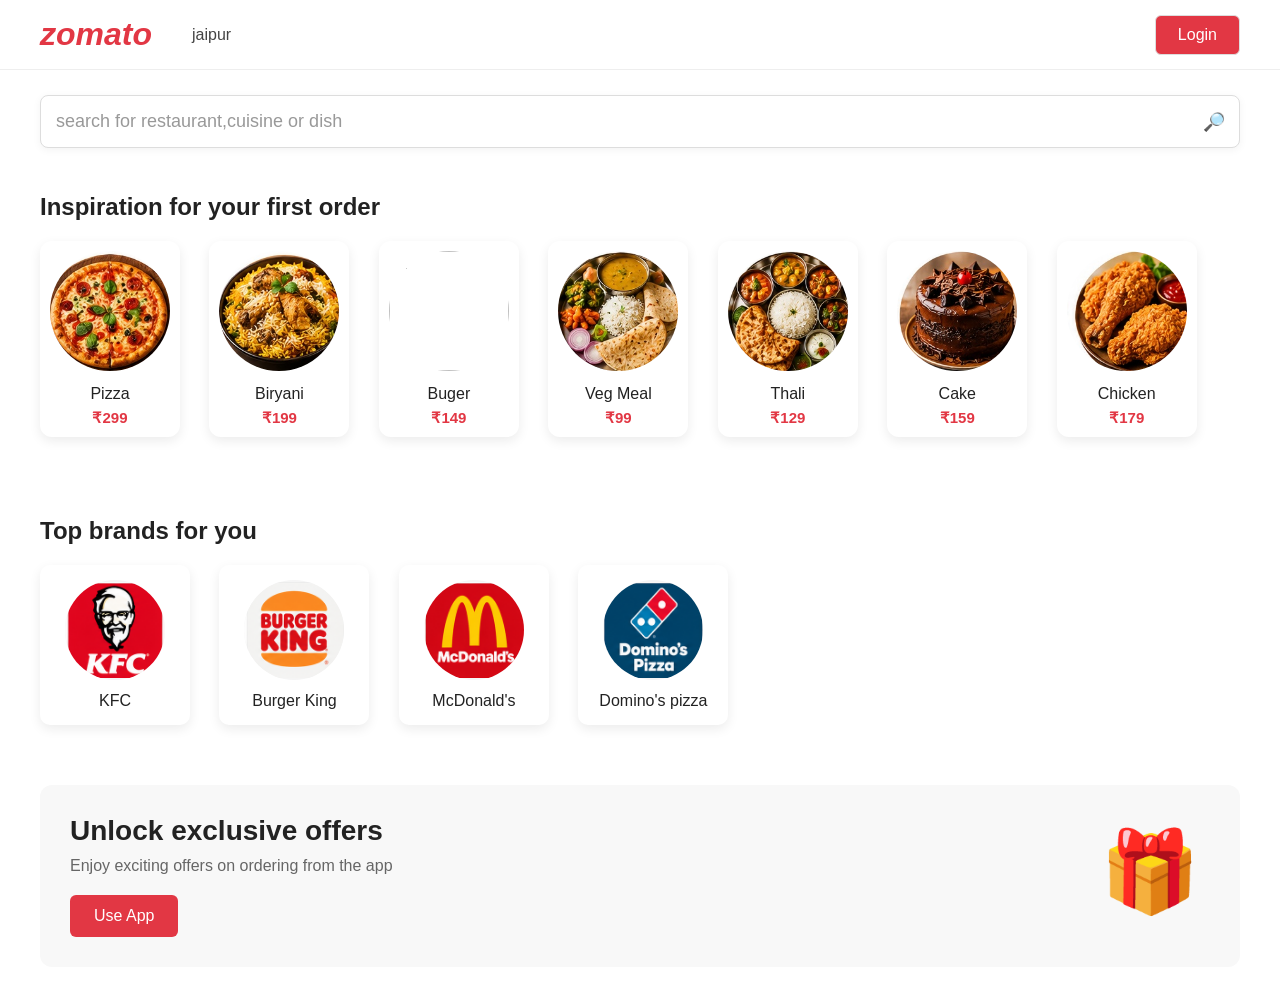
==== .vscode/index.html @ 3b625a76 "first commit" ====
<!DOCTYPE html>
<html lang="en">
<head>
    <meta charset="UTF-8">
    <meta name="viewport" content="width=device-width, initial-scale=1.0">
    <title>Zomato clone</title>
    <link rel="stylesheet" href="style.css">
</head>
<body>
    <header>
        <div class="logo">
            zomato
        </div>
        <div class="location">
            jaipur
        </div>
        <a href="login.html" class="login-btn">Login</a>

    </header>
    <div class="search">
        <span class="search-icon">🔎</span>
        <input type="text"
        id="searchInput"
         placeholder="search for restaurant,cuisine or dish">
    </div>

    <section class="categories">
        <h2>Inspiration for your first order</h2>

        <div class="food-card" data-name="pizza">
            <img src="pizza.jpg">
            <p>Pizza</p>
            <span class="price">₹299</span>
        </div>

         <div class="food-card" data-name="Biryani">
            <img src="biryani.jpg">
            <p>Biryani</p>
            <span class="price">₹199</span>
        </div>

         <div class="food-card" data-name="Burger">
            <img src="Burger.jpg">
            <p>Buger</p>
            <span class="price">₹149</span>
        </div>

         <div class="food-card">
            <img src="veg.jpg">
            <p>Veg Meal</p>
            <span class="price">₹99</span>
        </div>

         <div class="food-card">
            <img src="thali.jpg">
            <p>Thali</p>
            <span class="price">₹129</span>
        </div>

         <div class="food-card">
            <img src="cake.jpg">
            <p>Cake</p>
            <span class="price">₹159</span>
        </div>

         <div class="food-card">
            <img src="chicken.jpg">
            <p>Chicken</p>
            <span class="price">₹179</span>
        </div>

    </section>

    <section class="brands">
        <h2>Top brands for you</h2>

        <div class="brand-card">
            <div class="brand-logo">
                   <img src="kfc.png">
            </div>
            <p>KFC</p>
        </div>

         <div class="brand-card">
            <div class="brand-logo">
                <img src="burgerking.png">
            </div>
            <p>Burger King</p>
        </div>

         <div class="brand-card">
            <div class="brand-logo">
                   <img src="mcdonalds.png">
            </div>
            <p>McDonald's</p>
        </div>

         <div class="brand-card">
            <div class="brand-logo">
                   <img src="dominos.png">
            </div>
            <p>Domino's pizza</p>
        </div>

    </section>
    <section class="offer">
        <h2>Unlock exclusive offers</h2>

        <p>Enjoy exciting offers on ordering from the app</p>

        <button>Use App</button>
        

        <div class="offer-image">
            🎁
        </div>
    </section>

    <script src="script.js"></script>
    
</body>
</html>
---- .vscode/style.css ----
/* =========================
   BASIC RESET
========================= */

html {
    scroll-behavior: smooth;
}

* {
    margin: 0;
    padding: 0;
    box-sizing: border-box;
}

body {
    font-family: Arial, sans-serif;
    background-color: white;
    color: #222;
}


/* =========================
   HEADER
========================= */

header {
    display: flex;
    height: 70px;
    align-items: center;
    padding: 0 40px;
    border-bottom: 1px solid #eee;
}

.logo {
    font-size: 32px;
    font-weight: bold;
    font-style: italic;
    color: #e23744;
}

.location {
    margin-left: 40px;
    font-size: 16px;
    font-weight: 500;
    color: #444;
}
    .login-btn {
    margin-left: auto;
    padding:10px 22px;
    border:1px solid #ddd;
    background-color:#e23744;
    color:white;
    border-radius: 6px;
    text-decoration: none;
    font-size: 16px;
    font-weight: 500;
    cursor:pointer;
    transition: 0.3s;
}
    .login-btn:hover{
    background-color: #c92f3b;
}

header button {
    margin-left: auto;
    padding: 10px 20px;
    border: 1px solid #ddd;
    background-color: white;
    color: #333;
    border-radius: 6px;
    cursor: pointer;
    font-size: 16px;
    transition: 0.3s;
}

header button:hover {
    background-color: #e23744;
    color: white;
}


/* =========================
   SEARCH
========================= */

.search {
    position: relative;
    padding: 25px 40px;
}

.search input {
    width: 100%;
    padding: 15px 45px 15px 15px;
    font-size: 18px;
    border: 1px solid #ddd;
    border-radius: 8px;
    outline: none;
    transition: 0.3s ease;
    box-shadow: 0 2px 8px rgba(0, 0, 0, 0.05);
}

.search input:focus {
    border-color: #e23744;
    box-shadow: 0 4px 12px rgba(226, 55, 68, 0.15);
}

.search input::placeholder {
    color: #999;
    font-size: 18px;
}

.search-icon {
    position: absolute;
    right: 55px;
    top: 50%;
    transform: translateY(-50%);
    font-size: 18px;
}


/* =========================
   FOOD CATEGORIES
========================= */

.categories {
    padding: 20px 40px;
    overflow-x: auto;
    white-space: nowrap;
    scrollbar-width: none;
    margin-bottom: 30px;
}

.categories::-webkit-scrollbar {
    display: none;
}

.categories h2 {
    margin-bottom: 20px;
    font-size: 24px;
    font-weight: 600;
    color: #222;
}

.food-card {
    display: inline-block;
    width: 140px;
    margin-right: 25px;
    text-align: center;
    white-space: normal;
    transition: 0.3s ease;
    padding: 10px;
    border-radius: 12px;
    box-shadow: 0 4px 12px rgba(0, 0, 0, 0.08);
}

.food-card:hover {
    transform: translateY(-5px);
    box-shadow: 0 8px 20px rgba(0, 0, 0, 0.12);
}

.food-card img {
    width: 120px;
    height: 120px;
    object-fit: cover;
    border-radius: 50%;
    transition: 0.3s ease;
}

.food-card:hover img {
    transform: scale(1.05);
}

.food-card p {
    margin-top: 10px;
    font-size: 16px;
    font-weight: 500;
}
.price{
    display: block;
    margin-top: 6px;
    font-size: 15px;
    color: #e23744;
    font-weight: bold;
}


/* =========================
   BRANDS
========================= */

.brands {
    padding: 30px 40px;
    margin-bottom: 30px;
}

.brands h2 {
    margin-bottom: 20px;
    font-size: 24px;
    font-weight: 600;
    color: #222;
}

.brand-card {
    display: inline-block;
    width: 150px;
    margin-right: 25px;
    text-align: center;
    transition: 0.3s ease;
    box-shadow: 0 4px 12px rgba(0, 0, 0, 0.08);
    padding: 15px;
    border-radius: 10px;
}

.brand-card:hover {
    transform: translateY(-5px);
    box-shadow: 0 8px 20px rgba(0, 0, 0, 0.12);
}

.brand-logo {
    width: 100px;
    height: 100px;
    margin: 0 auto;
    border-radius: 50%;
    overflow: hidden;
    background-color: #f5f5f5;
}

.brand-logo img {
    width: 100%;
    height: 100%;
    object-fit: contain;
    display: block;
}

.brand-card p {
    margin-top: 12px;
    font-size: 16px;
    font-weight: 500;
}


/* =========================
   OFFER
========================= */

.offer {
    margin: 30px 40px;
    padding: 30px;
    background-color: #f8f8f8;
    border-radius: 12px;
    position: relative;
    min-height: 180px;
    margin-bottom: 30px;
    transition: 0.3s ease;
}

.offer:hover {
    box-shadow: 0 8px 20px rgba(0, 0, 0, 0.10);
}

.offer h2 {
    font-size: 28px;
    margin-bottom: 10px;
}

.offer p {
    font-size: 16px;
    color: #666;
    margin-bottom: 20px;
}

.offer button {
    padding: 12px 24px;
    background-color: #e23744;
    color: white;
    border: none;
    border-radius: 6px;
    font-size: 16px;
    cursor: pointer;
    transition: 0.3s ease;
}

.offer button:hover {
    background-color: #c92f3b;
    transform: translateY(-2px);
}

.offer-image {
    position: absolute;
    right: 40px;
    top: 40px;
    font-size: 80px;
}


/* =========================
   LOGIN PAGE
========================= */

.login-page {
    min-height: 100vh;
    display: flex;
    align-items: center;
    justify-content: center;
    background-color: #f7f7f7;
}

.login-box {
    width: 420px;
    padding: 40px;
    background-color: white;
    border-radius: 16px;
    box-shadow: 0 8px 30px rgba(0, 0, 0, 0.12);
}

.login-box h1 {
    margin-bottom: 8px;
    font-size: 28px;
}

.login-box p {
    margin-bottom: 25px;
    color: #777;
    font-size: 15px;
}

.login-box input {
    width: 100%;
    height: 50px;
    padding: 0 15px;
    margin-bottom: 18px;
    border: 1px solid #ddd;
    border-radius: 8px;
    font-size: 16px;
    outline: none;
}

.login-box input:focus {
    border-color: #e23744;
}

.login-box button {
    width: 100%;
    height: 50px;
    background-color: #e23744;
    color: white;
    border: none;
    border-radius: 8px;
    font-size: 16px;
    font-weight: 600;
    cursor: pointer;
}

.login-box button:hover {
    background-color: #c92f3b;
}
.login-logo{
    text-align: center;
    font-size: 38px;
    font-weight: 700;  
    font-style: italic;
    color: #e23744;
    margin-bottom: 35px;
}


/* =========================
   MOBILE
========================= */

@media (max-width: 600px) {

    header {
        padding: 0 15px;
        height: 65px;
    }

    .logo {
        font-size: 24px;
    }

    .location {
        margin-left: 15px;
        font-size: 14px;
    }

    header button {
        padding: 8px 14px;
        font-size: 14px;
    }

    .search {
        padding: 15px;
    }

    .search input {
        padding: 13px 40px 13px 13px;
        font-size: 16px;
    }

    .search input::placeholder {
        font-size: 16px;
    }

    .search-icon {
        right: 30px;
    }

    .categories {
        padding: 15px;
    }

    .categories h2 {
        font-size: 21px;
    }

    .brands {
        padding: 20px 15px;
    }

    .offer {
        margin: 20px 15px;
        padding: 20px;
    }

    .offer h2 {
        font-size: 22px;
    }

    .offer-image {
        right: 15px;
        top: 50px;
        font-size: 50px;
    }

}
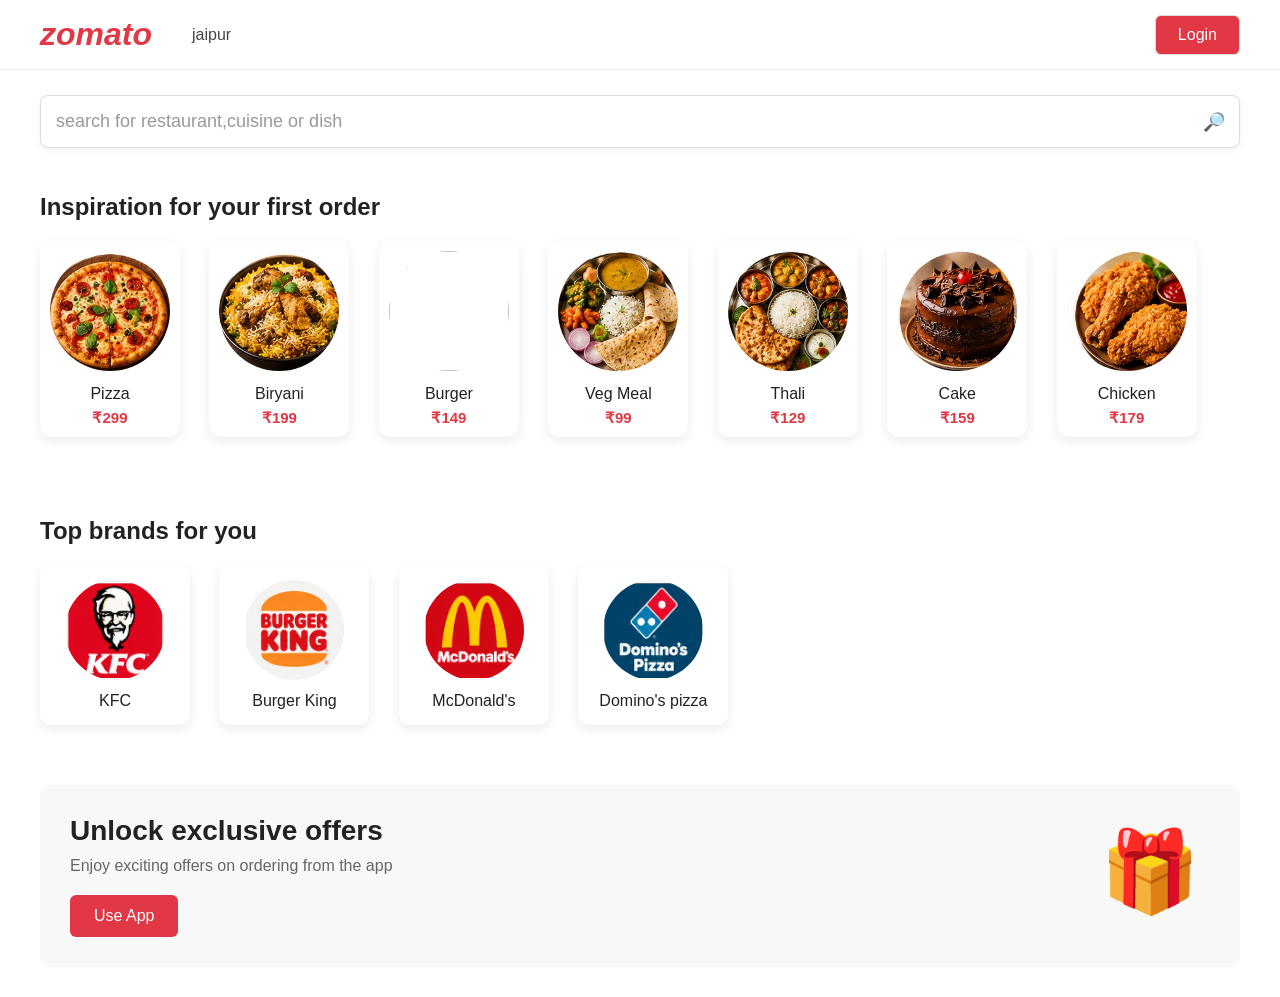
==== commit 3f6b1e16: "Add files via upload" ====
--- a/.vscode/index.html
+++ b/.vscode/index.html
@@ -1,122 +1,122 @@
-<!DOCTYPE html>
-<html lang="en">
-<head>
-    <meta charset="UTF-8">
-    <meta name="viewport" content="width=device-width, initial-scale=1.0">
-    <title>Zomato clone</title>
-    <link rel="stylesheet" href="style.css">
-</head>
-<body>
-    <header>
-        <div class="logo">
-            zomato
-        </div>
-        <div class="location">
-            jaipur
-        </div>
-        <a href="login.html" class="login-btn">Login</a>
-
-    </header>
-    <div class="search">
-        <span class="search-icon">🔎</span>
-        <input type="text"
-        id="searchInput"
-         placeholder="search for restaurant,cuisine or dish">
-    </div>
-
-    <section class="categories">
-        <h2>Inspiration for your first order</h2>
-
-        <div class="food-card" data-name="pizza">
-            <img src="pizza.jpg">
-            <p>Pizza</p>
-            <span class="price">₹299</span>
-        </div>
-
-         <div class="food-card" data-name="Biryani">
-            <img src="biryani.jpg">
-            <p>Biryani</p>
-            <span class="price">₹199</span>
-        </div>
-
-         <div class="food-card" data-name="Burger">
-            <img src="Burger.jpg">
-            <p>Buger</p>
-            <span class="price">₹149</span>
-        </div>
-
-         <div class="food-card">
-            <img src="veg.jpg">
-            <p>Veg Meal</p>
-            <span class="price">₹99</span>
-        </div>
-
-         <div class="food-card">
-            <img src="thali.jpg">
-            <p>Thali</p>
-            <span class="price">₹129</span>
-        </div>
-
-         <div class="food-card">
-            <img src="cake.jpg">
-            <p>Cake</p>
-            <span class="price">₹159</span>
-        </div>
-
-         <div class="food-card">
-            <img src="chicken.jpg">
-            <p>Chicken</p>
-            <span class="price">₹179</span>
-        </div>
-
-    </section>
-
-    <section class="brands">
-        <h2>Top brands for you</h2>
-
-        <div class="brand-card">
-            <div class="brand-logo">
-                   <img src="kfc.png">
-            </div>
-            <p>KFC</p>
-        </div>
-
-         <div class="brand-card">
-            <div class="brand-logo">
-                <img src="burgerking.png">
-            </div>
-            <p>Burger King</p>
-        </div>
-
-         <div class="brand-card">
-            <div class="brand-logo">
-                   <img src="mcdonalds.png">
-            </div>
-            <p>McDonald's</p>
-        </div>
-
-         <div class="brand-card">
-            <div class="brand-logo">
-                   <img src="dominos.png">
-            </div>
-            <p>Domino's pizza</p>
-        </div>
-
-    </section>
-    <section class="offer">
-        <h2>Unlock exclusive offers</h2>
-
-        <p>Enjoy exciting offers on ordering from the app</p>
-
-        <button>Use App</button>
-        
-
-        <div class="offer-image">
-            🎁
-        </div>
-    </section>
-
-    <script src="script.js"></script>
-    
-</body>
+<!DOCTYPE html>
+<html lang="en">
+<head>
+    <meta charset="UTF-8">
+    <meta name="viewport" content="width=device-width, initial-scale=1.0">
+    <title>Zomato clone</title>
+    <link rel="stylesheet" href="style.css">
+</head>
+<body>
+    <header>
+        <div class="logo">
+            zomato
+        </div>
+        <div class="location">
+            jaipur
+        </div>
+        <a href="login.html" class="login-btn">Login</a>
+
+    </header>
+    <div class="search">
+        <span class="search-icon">🔎</span>
+        <input type="text"
+        id="searchInput"
+         placeholder="search for restaurant,cuisine or dish">
+    </div>
+
+    <section class="categories">
+        <h2>Inspiration for your first order</h2>
+
+        <div class="food-card" data-name="pizza">
+            <img src="pizza.jpg">
+            <p>Pizza</p>
+            <span class="price">₹299</span>
+        </div>
+
+         <div class="food-card" data-name="Biryani">
+            <img src="biryani.jpg">
+            <p>Biryani</p>
+            <span class="price">₹199</span>
+        </div>
+
+         <div class="food-card" data-name="Burger">
+            <img src="Burger.jpg">
+            <p>Burger</p>
+            <span class="price">₹149</span>
+        </div>
+
+         <div class="food-card">
+            <img src="veg.jpg">
+            <p>Veg Meal</p>
+            <span class="price">₹99</span>
+        </div>
+
+         <div class="food-card">
+            <img src="thali.jpg">
+            <p>Thali</p>
+            <span class="price">₹129</span>
+        </div>
+
+         <div class="food-card">
+            <img src="cake.jpg">
+            <p>Cake</p>
+            <span class="price">₹159</span>
+        </div>
+
+         <div class="food-card">
+            <img src="chicken.jpg">
+            <p>Chicken</p>
+            <span class="price">₹179</span>
+        </div>
+
+    </section>
+
+    <section class="brands">
+        <h2>Top brands for you</h2>
+
+        <div class="brand-card">
+            <div class="brand-logo">
+                   <img src="kfc.png">
+            </div>
+            <p>KFC</p>
+        </div>
+
+         <div class="brand-card">
+            <div class="brand-logo">
+                <img src="burgerking.png">
+            </div>
+            <p>Burger King</p>
+        </div>
+
+         <div class="brand-card">
+            <div class="brand-logo">
+                   <img src="mcdonalds.png">
+            </div>
+            <p>McDonald's</p>
+        </div>
+
+         <div class="brand-card">
+            <div class="brand-logo">
+                   <img src="dominos.png">
+            </div>
+            <p>Domino's pizza</p>
+        </div>
+
+    </section>
+    <section class="offer">
+        <h2>Unlock exclusive offers</h2>
+
+        <p>Enjoy exciting offers on ordering from the app</p>
+
+        <button>Use App</button>
+        
+
+        <div class="offer-image">
+            🎁
+        </div>
+    </section>
+
+    <script src="script.js"></script>
+    
+</body>
 </html>
--- a/.vscode/style.css
+++ b/.vscode/style.css
@@ -1,436 +1,436 @@
-/* =========================
-   BASIC RESET
-========================= */
-
-html {
-    scroll-behavior: smooth;
-}
-
-* {
-    margin: 0;
-    padding: 0;
-    box-sizing: border-box;
-}
-
-body {
-    font-family: Arial, sans-serif;
-    background-color: white;
-    color: #222;
-}
-
-
-/* =========================
-   HEADER
-========================= */
-
-header {
-    display: flex;
-    height: 70px;
-    align-items: center;
-    padding: 0 40px;
-    border-bottom: 1px solid #eee;
-}
-
-.logo {
-    font-size: 32px;
-    font-weight: bold;
-    font-style: italic;
-    color: #e23744;
-}
-
-.location {
-    margin-left: 40px;
-    font-size: 16px;
-    font-weight: 500;
-    color: #444;
-}
-    .login-btn {
-    margin-left: auto;
-    padding:10px 22px;
-    border:1px solid #ddd;
-    background-color:#e23744;
-    color:white;
-    border-radius: 6px;
-    text-decoration: none;
-    font-size: 16px;
-    font-weight: 500;
-    cursor:pointer;
-    transition: 0.3s;
-}
-    .login-btn:hover{
-    background-color: #c92f3b;
-}
-
-header button {
-    margin-left: auto;
-    padding: 10px 20px;
-    border: 1px solid #ddd;
-    background-color: white;
-    color: #333;
-    border-radius: 6px;
-    cursor: pointer;
-    font-size: 16px;
-    transition: 0.3s;
-}
-
-header button:hover {
-    background-color: #e23744;
-    color: white;
-}
-
-
-/* =========================
-   SEARCH
-========================= */
-
-.search {
-    position: relative;
-    padding: 25px 40px;
-}
-
-.search input {
-    width: 100%;
-    padding: 15px 45px 15px 15px;
-    font-size: 18px;
-    border: 1px solid #ddd;
-    border-radius: 8px;
-    outline: none;
-    transition: 0.3s ease;
-    box-shadow: 0 2px 8px rgba(0, 0, 0, 0.05);
-}
-
-.search input:focus {
-    border-color: #e23744;
-    box-shadow: 0 4px 12px rgba(226, 55, 68, 0.15);
-}
-
-.search input::placeholder {
-    color: #999;
-    font-size: 18px;
-}
-
-.search-icon {
-    position: absolute;
-    right: 55px;
-    top: 50%;
-    transform: translateY(-50%);
-    font-size: 18px;
-}
-
-
-/* =========================
-   FOOD CATEGORIES
-========================= */
-
-.categories {
-    padding: 20px 40px;
-    overflow-x: auto;
-    white-space: nowrap;
-    scrollbar-width: none;
-    margin-bottom: 30px;
-}
-
-.categories::-webkit-scrollbar {
-    display: none;
-}
-
-.categories h2 {
-    margin-bottom: 20px;
-    font-size: 24px;
-    font-weight: 600;
-    color: #222;
-}
-
-.food-card {
-    display: inline-block;
-    width: 140px;
-    margin-right: 25px;
-    text-align: center;
-    white-space: normal;
-    transition: 0.3s ease;
-    padding: 10px;
-    border-radius: 12px;
-    box-shadow: 0 4px 12px rgba(0, 0, 0, 0.08);
-}
-
-.food-card:hover {
-    transform: translateY(-5px);
-    box-shadow: 0 8px 20px rgba(0, 0, 0, 0.12);
-}
-
-.food-card img {
-    width: 120px;
-    height: 120px;
-    object-fit: cover;
-    border-radius: 50%;
-    transition: 0.3s ease;
-}
-
-.food-card:hover img {
-    transform: scale(1.05);
-}
-
-.food-card p {
-    margin-top: 10px;
-    font-size: 16px;
-    font-weight: 500;
-}
-.price{
-    display: block;
-    margin-top: 6px;
-    font-size: 15px;
-    color: #e23744;
-    font-weight: bold;
-}
-
-
-/* =========================
-   BRANDS
-========================= */
-
-.brands {
-    padding: 30px 40px;
-    margin-bottom: 30px;
-}
-
-.brands h2 {
-    margin-bottom: 20px;
-    font-size: 24px;
-    font-weight: 600;
-    color: #222;
-}
-
-.brand-card {
-    display: inline-block;
-    width: 150px;
-    margin-right: 25px;
-    text-align: center;
-    transition: 0.3s ease;
-    box-shadow: 0 4px 12px rgba(0, 0, 0, 0.08);
-    padding: 15px;
-    border-radius: 10px;
-}
-
-.brand-card:hover {
-    transform: translateY(-5px);
-    box-shadow: 0 8px 20px rgba(0, 0, 0, 0.12);
-}
-
-.brand-logo {
-    width: 100px;
-    height: 100px;
-    margin: 0 auto;
-    border-radius: 50%;
-    overflow: hidden;
-    background-color: #f5f5f5;
-}
-
-.brand-logo img {
-    width: 100%;
-    height: 100%;
-    object-fit: contain;
-    display: block;
-}
-
-.brand-card p {
-    margin-top: 12px;
-    font-size: 16px;
-    font-weight: 500;
-}
-
-
-/* =========================
-   OFFER
-========================= */
-
-.offer {
-    margin: 30px 40px;
-    padding: 30px;
-    background-color: #f8f8f8;
-    border-radius: 12px;
-    position: relative;
-    min-height: 180px;
-    margin-bottom: 30px;
-    transition: 0.3s ease;
-}
-
-.offer:hover {
-    box-shadow: 0 8px 20px rgba(0, 0, 0, 0.10);
-}
-
-.offer h2 {
-    font-size: 28px;
-    margin-bottom: 10px;
-}
-
-.offer p {
-    font-size: 16px;
-    color: #666;
-    margin-bottom: 20px;
-}
-
-.offer button {
-    padding: 12px 24px;
-    background-color: #e23744;
-    color: white;
-    border: none;
-    border-radius: 6px;
-    font-size: 16px;
-    cursor: pointer;
-    transition: 0.3s ease;
-}
-
-.offer button:hover {
-    background-color: #c92f3b;
-    transform: translateY(-2px);
-}
-
-.offer-image {
-    position: absolute;
-    right: 40px;
-    top: 40px;
-    font-size: 80px;
-}
-
-
-/* =========================
-   LOGIN PAGE
-========================= */
-
-.login-page {
-    min-height: 100vh;
-    display: flex;
-    align-items: center;
-    justify-content: center;
-    background-color: #f7f7f7;
-}
-
-.login-box {
-    width: 420px;
-    padding: 40px;
-    background-color: white;
-    border-radius: 16px;
-    box-shadow: 0 8px 30px rgba(0, 0, 0, 0.12);
-}
-
-.login-box h1 {
-    margin-bottom: 8px;
-    font-size: 28px;
-}
-
-.login-box p {
-    margin-bottom: 25px;
-    color: #777;
-    font-size: 15px;
-}
-
-.login-box input {
-    width: 100%;
-    height: 50px;
-    padding: 0 15px;
-    margin-bottom: 18px;
-    border: 1px solid #ddd;
-    border-radius: 8px;
-    font-size: 16px;
-    outline: none;
-}
-
-.login-box input:focus {
-    border-color: #e23744;
-}
-
-.login-box button {
-    width: 100%;
-    height: 50px;
-    background-color: #e23744;
-    color: white;
-    border: none;
-    border-radius: 8px;
-    font-size: 16px;
-    font-weight: 600;
-    cursor: pointer;
-}
-
-.login-box button:hover {
-    background-color: #c92f3b;
-}
-.login-logo{
-    text-align: center;
-    font-size: 38px;
-    font-weight: 700;  
-    font-style: italic;
-    color: #e23744;
-    margin-bottom: 35px;
-}
-
-
-/* =========================
-   MOBILE
-========================= */
-
-@media (max-width: 600px) {
-
-    header {
-        padding: 0 15px;
-        height: 65px;
-    }
-
-    .logo {
-        font-size: 24px;
-    }
-
-    .location {
-        margin-left: 15px;
-        font-size: 14px;
-    }
-
-    header button {
-        padding: 8px 14px;
-        font-size: 14px;
-    }
-
-    .search {
-        padding: 15px;
-    }
-
-    .search input {
-        padding: 13px 40px 13px 13px;
-        font-size: 16px;
-    }
-
-    .search input::placeholder {
-        font-size: 16px;
-    }
-
-    .search-icon {
-        right: 30px;
-    }
-
-    .categories {
-        padding: 15px;
-    }
-
-    .categories h2 {
-        font-size: 21px;
-    }
-
-    .brands {
-        padding: 20px 15px;
-    }
-
-    .offer {
-        margin: 20px 15px;
-        padding: 20px;
-    }
-
-    .offer h2 {
-        font-size: 22px;
-    }
-
-    .offer-image {
-        right: 15px;
-        top: 50px;
-        font-size: 50px;
-    }
-
+/* =========================
+   BASIC RESET
+========================= */
+
+html {
+    scroll-behavior: smooth;
+}
+
+* {
+    margin: 0;
+    padding: 0;
+    box-sizing: border-box;
+}
+
+body {
+    font-family: Arial, sans-serif;
+    background-color: white;
+    color: #222;
+}
+
+
+/* =========================
+   HEADER
+========================= */
+
+header {
+    display: flex;
+    height: 70px;
+    align-items: center;
+    padding: 0 40px;
+    border-bottom: 1px solid #eee;
+}
+
+.logo {
+    font-size: 32px;
+    font-weight: bold;
+    font-style: italic;
+    color: #e23744;
+}
+
+.location {
+    margin-left: 40px;
+    font-size: 16px;
+    font-weight: 500;
+    color: #444;
+}
+    .login-btn {
+    margin-left: auto;
+    padding:10px 22px;
+    border:1px solid #ddd;
+    background-color:#e23744;
+    color:white;
+    border-radius: 6px;
+    text-decoration: none;
+    font-size: 16px;
+    font-weight: 500;
+    cursor:pointer;
+    transition: 0.3s;
+}
+    .login-btn:hover{
+    background-color: #c92f3b;
+}
+
+header button {
+    margin-left: auto;
+    padding: 10px 20px;
+    border: 1px solid #ddd;
+    background-color: white;
+    color: #333;
+    border-radius: 6px;
+    cursor: pointer;
+    font-size: 16px;
+    transition: 0.3s;
+}
+
+header button:hover {
+    background-color: #e23744;
+    color: white;
+}
+
+
+/* =========================
+   SEARCH
+========================= */
+
+.search {
+    position: relative;
+    padding: 25px 40px;
+}
+
+.search input {
+    width: 100%;
+    padding: 15px 45px 15px 15px;
+    font-size: 18px;
+    border: 1px solid #ddd;
+    border-radius: 8px;
+    outline: none;
+    transition: 0.3s ease;
+    box-shadow: 0 2px 8px rgba(0, 0, 0, 0.05);
+}
+
+.search input:focus {
+    border-color: #e23744;
+    box-shadow: 0 4px 12px rgba(226, 55, 68, 0.15);
+}
+
+.search input::placeholder {
+    color: #999;
+    font-size: 18px;
+}
+
+.search-icon {
+    position: absolute;
+    right: 55px;
+    top: 50%;
+    transform: translateY(-50%);
+    font-size: 18px;
+}
+
+
+/* =========================
+   FOOD CATEGORIES
+========================= */
+
+.categories {
+    padding: 20px 40px;
+    overflow-x: auto;
+    white-space: nowrap;
+    scrollbar-width: none;
+    margin-bottom: 30px;
+}
+
+.categories::-webkit-scrollbar {
+    display: none;
+}
+
+.categories h2 {
+    margin-bottom: 20px;
+    font-size: 24px;
+    font-weight: 600;
+    color: #222;
+}
+
+.food-card {
+    display: inline-block;
+    width: 140px;
+    margin-right: 25px;
+    text-align: center;
+    white-space: normal;
+    transition: 0.3s ease;
+    padding: 10px;
+    border-radius: 12px;
+    box-shadow: 0 4px 12px rgba(0, 0, 0, 0.08);
+}
+
+.food-card:hover {
+    transform: translateY(-5px);
+    box-shadow: 0 8px 20px rgba(0, 0, 0, 0.12);
+}
+
+.food-card img {
+    width: 120px;
+    height: 120px;
+    object-fit: cover;
+    border-radius: 50%;
+    transition: 0.3s ease;
+}
+
+.food-card:hover img {
+    transform: scale(1.05);
+}
+
+.food-card p {
+    margin-top: 10px;
+    font-size: 16px;
+    font-weight: 500;
+}
+.price{
+    display: block;
+    margin-top: 6px;
+    font-size: 15px;
+    color: #e23744;
+    font-weight: bold;
+}
+
+
+/* =========================
+   BRANDS
+========================= */
+
+.brands {
+    padding: 30px 40px;
+    margin-bottom: 30px;
+}
+
+.brands h2 {
+    margin-bottom: 20px;
+    font-size: 24px;
+    font-weight: 600;
+    color: #222;
+}
+
+.brand-card {
+    display: inline-block;
+    width: 150px;
+    margin-right: 25px;
+    text-align: center;
+    transition: 0.3s ease;
+    box-shadow: 0 4px 12px rgba(0, 0, 0, 0.08);
+    padding: 15px;
+    border-radius: 10px;
+}
+
+.brand-card:hover {
+    transform: translateY(-5px);
+    box-shadow: 0 8px 20px rgba(0, 0, 0, 0.12);
+}
+
+.brand-logo {
+    width: 100px;
+    height: 100px;
+    margin: 0 auto;
+    border-radius: 50%;
+    overflow: hidden;
+    background-color: #f5f5f5;
+}
+
+.brand-logo img {
+    width: 100%;
+    height: 100%;
+    object-fit: contain;
+    display: block;
+}
+
+.brand-card p {
+    margin-top: 12px;
+    font-size: 16px;
+    font-weight: 500;
+}
+
+
+/* =========================
+   OFFER
+========================= */
+
+.offer {
+    margin: 30px 40px;
+    padding: 30px;
+    background-color: #f8f8f8;
+    border-radius: 12px;
+    position: relative;
+    min-height: 180px;
+    margin-bottom: 30px;
+    transition: 0.3s ease;
+}
+
+.offer:hover {
+    box-shadow: 0 8px 20px rgba(0, 0, 0, 0.10);
+}
+
+.offer h2 {
+    font-size: 28px;
+    margin-bottom: 10px;
+}
+
+.offer p {
+    font-size: 16px;
+    color: #666;
+    margin-bottom: 20px;
+}
+
+.offer button {
+    padding: 12px 24px;
+    background-color: #e23744;
+    color: white;
+    border: none;
+    border-radius: 6px;
+    font-size: 16px;
+    cursor: pointer;
+    transition: 0.3s ease;
+}
+
+.offer button:hover {
+    background-color: #c92f3b;
+    transform: translateY(-2px);
+}
+
+.offer-image {
+    position: absolute;
+    right: 40px;
+    top: 40px;
+    font-size: 80px;
+}
+
+
+/* =========================
+   LOGIN PAGE
+========================= */
+
+.login-page {
+    min-height: 100vh;
+    display: flex;
+    align-items: center;
+    justify-content: center;
+    background-color: #f7f7f7;
+}
+
+.login-box {
+    width: 420px;
+    padding: 40px;
+    background-color: white;
+    border-radius: 16px;
+    box-shadow: 0 8px 30px rgba(0, 0, 0, 0.12);
+}
+
+.login-box h1 {
+    margin-bottom: 8px;
+    font-size: 28px;
+}
+
+.login-box p {
+    margin-bottom: 25px;
+    color: #777;
+    font-size: 15px;
+}
+
+.login-box input {
+    width: 100%;
+    height: 50px;
+    padding: 0 15px;
+    margin-bottom: 18px;
+    border: 1px solid #ddd;
+    border-radius: 8px;
+    font-size: 16px;
+    outline: none;
+}
+
+.login-box input:focus {
+    border-color: #e23744;
+}
+
+.login-box button {
+    width: 100%;
+    height: 50px;
+    background-color: #e23744;
+    color: white;
+    border: none;
+    border-radius: 8px;
+    font-size: 16px;
+    font-weight: 600;
+    cursor: pointer;
+}
+
+.login-box button:hover {
+    background-color: #c92f3b;
+}
+.login-logo{
+    text-align: center;
+    font-size: 38px;
+    font-weight: 700;  
+    font-style: italic;
+    color: #e23744;
+    margin-bottom: 35px;
+}
+
+
+/* =========================
+   MOBILE
+========================= */
+
+@media (max-width: 600px) {
+
+    header {
+        padding: 0 15px;
+        height: 65px;
+    }
+
+    .logo {
+        font-size: 24px;
+    }
+
+    .location {
+        margin-left: 15px;
+        font-size: 14px;
+    }
+
+    header button {
+        padding: 8px 14px;
+        font-size: 14px;
+    }
+
+    .search {
+        padding: 15px;
+    }
+
+    .search input {
+        padding: 13px 40px 13px 13px;
+        font-size: 16px;
+    }
+
+    .search input::placeholder {
+        font-size: 16px;
+    }
+
+    .search-icon {
+        right: 30px;
+    }
+
+    .categories {
+        padding: 15px;
+    }
+
+    .categories h2 {
+        font-size: 21px;
+    }
+
+    .brands {
+        padding: 20px 15px;
+    }
+
+    .offer {
+        margin: 20px 15px;
+        padding: 20px;
+    }
+
+    .offer h2 {
+        font-size: 22px;
+    }
+
+    .offer-image {
+        right: 15px;
+        top: 50px;
+        font-size: 50px;
+    }
+
 }
